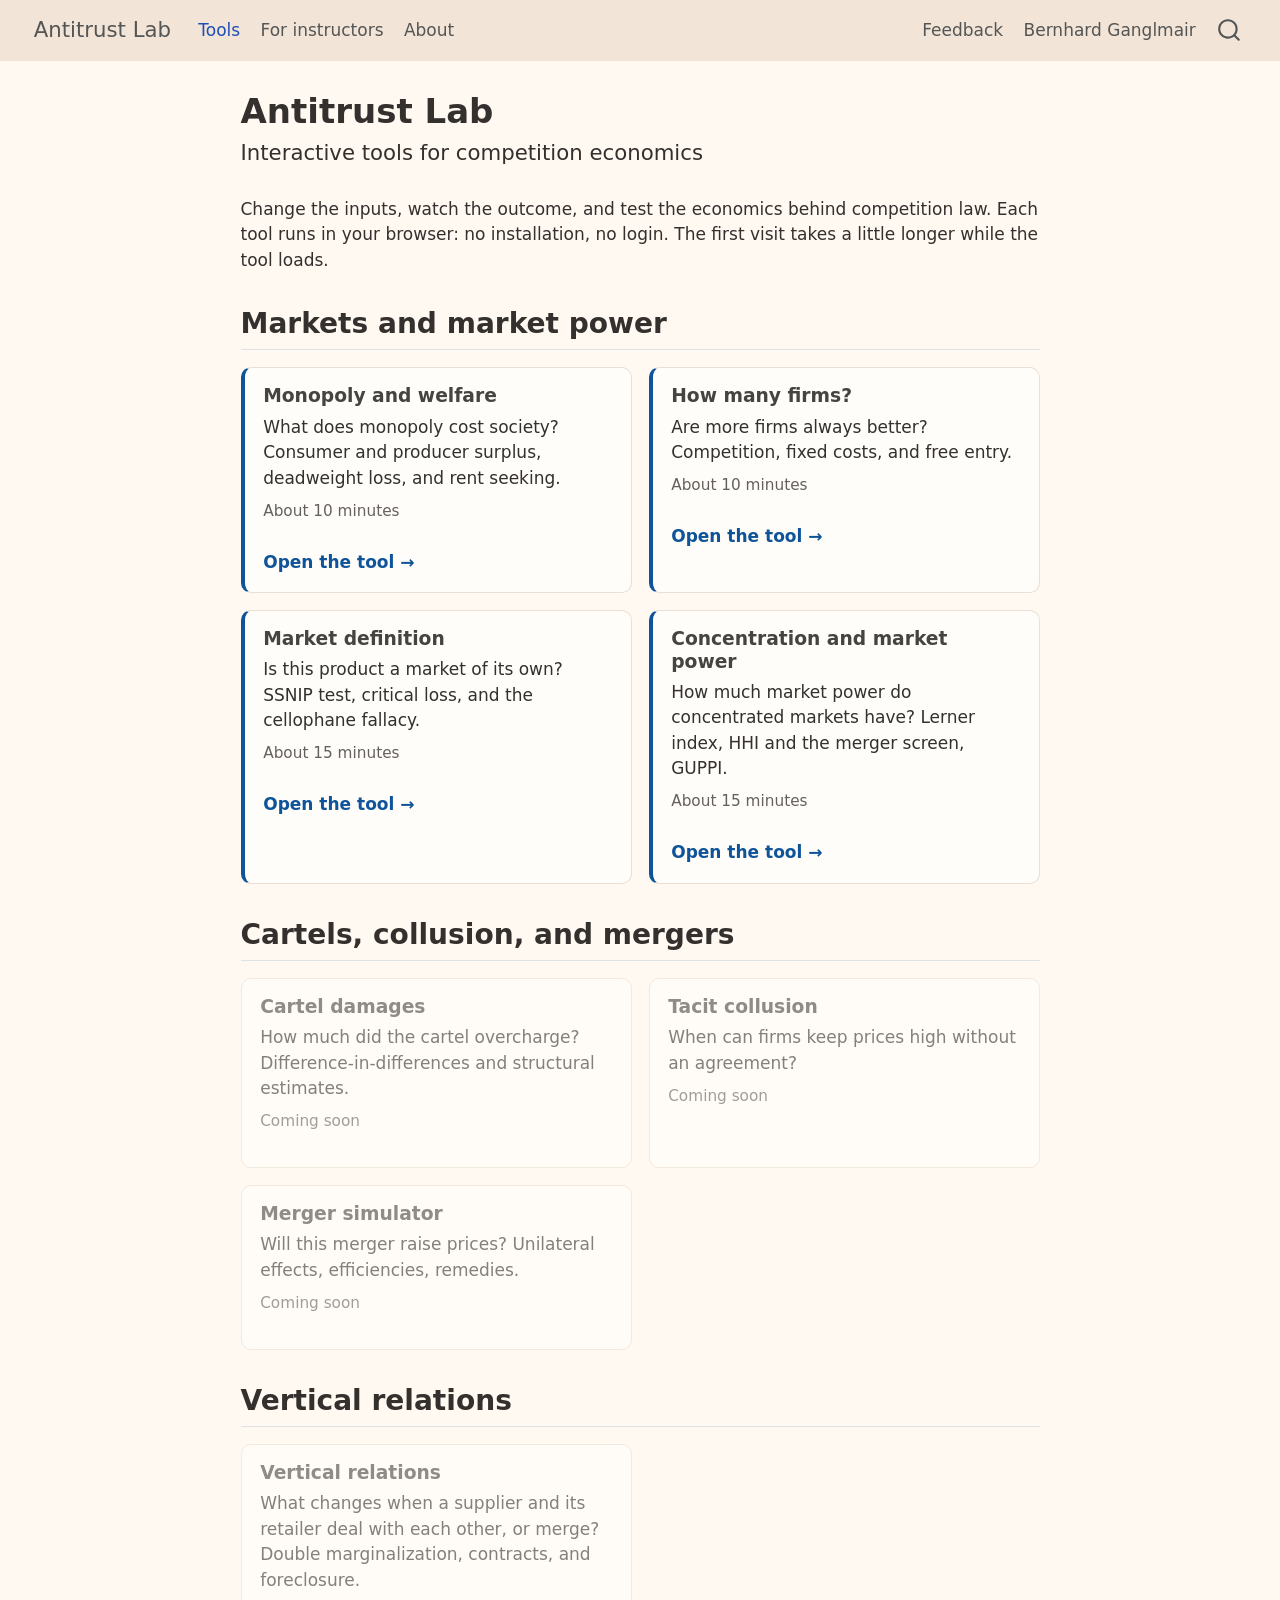
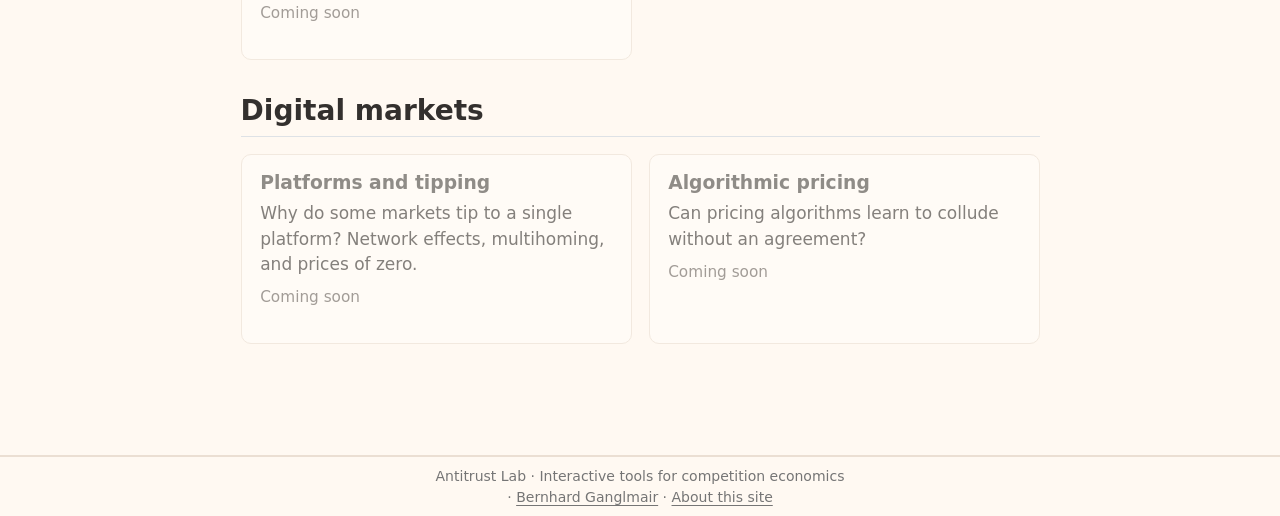
==== docs/index.html @ 46c9cdca "Antitrust Lab: site, four tools, About page Tools: Monopoly and welfare, How many firms?, Market def" ====
<!DOCTYPE html>
<html xmlns="http://www.w3.org/1999/xhtml" lang="en-US" xml:lang="en-US"><head>

<meta charset="utf-8">
<meta name="generator" content="quarto-1.8.25">

<meta name="viewport" content="width=device-width, initial-scale=1.0, user-scalable=yes">


<title>Antitrust Lab</title>
<style>
code{white-space: pre-wrap;}
span.smallcaps{font-variant: small-caps;}
div.columns{display: flex; gap: min(4vw, 1.5em);}
div.column{flex: auto; overflow-x: auto;}
div.hanging-indent{margin-left: 1.5em; text-indent: -1.5em;}
ul.task-list{list-style: none;}
ul.task-list li input[type="checkbox"] {
  width: 0.8em;
  margin: 0 0.8em 0.2em -1em; /* quarto-specific, see https://github.com/quarto-dev/quarto-cli/issues/4556 */ 
  vertical-align: middle;
}
</style>


<script src="site_libs/quarto-nav/quarto-nav.js"></script>
<script src="site_libs/quarto-nav/headroom.min.js"></script>
<script src="site_libs/clipboard/clipboard.min.js"></script>
<script src="site_libs/quarto-search/autocomplete.umd.js"></script>
<script src="site_libs/quarto-search/fuse.min.js"></script>
<script src="site_libs/quarto-search/quarto-search.js"></script>
<meta name="quarto:offset" content="./">
<script src="site_libs/quarto-html/quarto.js" type="module"></script>
<script src="site_libs/quarto-html/tabsets/tabsets.js" type="module"></script>
<script src="site_libs/quarto-html/axe/axe-check.js" type="module"></script>
<script src="site_libs/quarto-html/popper.min.js"></script>
<script src="site_libs/quarto-html/tippy.umd.min.js"></script>
<script src="site_libs/quarto-html/anchor.min.js"></script>
<link href="site_libs/quarto-html/tippy.css" rel="stylesheet">
<link href="site_libs/quarto-html/quarto-syntax-highlighting-7b89279ff1a6dce999919e0e67d4d9ec.css" rel="stylesheet" id="quarto-text-highlighting-styles">
<script src="site_libs/bootstrap/bootstrap.min.js"></script>
<link href="site_libs/bootstrap/bootstrap-icons.css" rel="stylesheet">
<link href="site_libs/bootstrap/bootstrap-cd8b28e6d29a27d750d9ad645a4403d6.min.css" rel="stylesheet" append-hash="true" id="quarto-bootstrap" data-mode="light">
<script id="quarto-search-options" type="application/json">{
  "location": "navbar",
  "copy-button": false,
  "collapse-after": 3,
  "panel-placement": "end",
  "type": "overlay",
  "limit": 50,
  "keyboard-shortcut": [
    "f",
    "/",
    "s"
  ],
  "show-item-context": false,
  "language": {
    "search-no-results-text": "No results",
    "search-matching-documents-text": "matching documents",
    "search-copy-link-title": "Copy link to search",
    "search-hide-matches-text": "Hide additional matches",
    "search-more-match-text": "more match in this document",
    "search-more-matches-text": "more matches in this document",
    "search-clear-button-title": "Clear",
    "search-text-placeholder": "",
    "search-detached-cancel-button-title": "Cancel",
    "search-submit-button-title": "Submit",
    "search-label": "Search"
  }
}</script>
<!-- Visit counter (GoatCounter): no cookies, no IP addresses stored. See about.qmd. -->
<script data-goatcounter="https://antitrust-lab.goatcounter.com/count" async="" src="https://gc.zgo.at/count.js"></script>


<link rel="stylesheet" href="styles.css">
</head>

<body class="nav-fixed fullcontent quarto-light">

<div id="quarto-search-results"></div>
  <header id="quarto-header" class="headroom fixed-top">
    <nav class="navbar navbar-expand-lg " data-bs-theme="dark">
      <div class="navbar-container container-fluid">
      <div class="navbar-brand-container mx-auto">
    <a href="./index.html" class="navbar-brand navbar-brand-logo">
    </a>
    <a class="navbar-brand" href="./index.html">
    <span class="navbar-title">Antitrust Lab</span>
    </a>
  </div>
            <div id="quarto-search" class="" title="Search"></div>
          <button class="navbar-toggler" type="button" data-bs-toggle="collapse" data-bs-target="#navbarCollapse" aria-controls="navbarCollapse" role="menu" aria-expanded="false" aria-label="Toggle navigation" onclick="if (window.quartoToggleHeadroom) { window.quartoToggleHeadroom(); }">
  <span class="navbar-toggler-icon"></span>
</button>
          <div class="collapse navbar-collapse" id="navbarCollapse">
            <ul class="navbar-nav navbar-nav-scroll me-auto">
  <li class="nav-item">
    <a class="nav-link active" href="./index.html" aria-current="page"> 
<span class="menu-text">Tools</span></a>
  </li>  
  <li class="nav-item">
    <a class="nav-link" href="./instructors.html"> 
<span class="menu-text">For instructors</span></a>
  </li>  
  <li class="nav-item">
    <a class="nav-link" href="./about.html"> 
<span class="menu-text">About</span></a>
  </li>  
</ul>
            <ul class="navbar-nav navbar-nav-scroll ms-auto">
  <li class="nav-item">
    <a class="nav-link" href="https://docs.google.com/forms/d/e/1FAIpQLSdvIhiTo6BXO_Byt6Qrma8wXMDMbbSGmEHWPUL70CylOBTwGg/viewform?usp=pp_url&amp;entry.439990338=General+/+Landing+page" target="_blank"> 
<span class="menu-text">Feedback</span></a>
  </li>  
  <li class="nav-item">
    <a class="nav-link" href="https://bganglmair.github.io"> 
<span class="menu-text">Bernhard Ganglmair</span></a>
  </li>  
</ul>
          </div> <!-- /navcollapse -->
            <div class="quarto-navbar-tools">
</div>
      </div> <!-- /container-fluid -->
    </nav>
</header>
<!-- content -->
<div id="quarto-content" class="quarto-container page-columns page-rows-contents page-layout-article page-navbar">
<!-- sidebar -->
<!-- margin-sidebar -->
    
<!-- main -->
<main class="content" id="quarto-document-content">

<header id="title-block-header" class="quarto-title-block default">
<div class="quarto-title">
<h1 class="title">Antitrust Lab</h1>
<p class="subtitle lead">Interactive tools for competition economics</p>
</div>



<div class="quarto-title-meta">

    
  
    
  </div>
  


</header>


<p>Change the inputs, watch the outcome, and test the economics behind competition law. Each tool runs in your browser: no installation, no login. The first visit takes a little longer while the tool loads.</p>
<section id="markets-and-market-power" class="level2 part">
<h2 class="anchored" data-anchor-id="markets-and-market-power">Markets and market power</h2>
</section>
<div class="tool-grid">
  <div class="tool-card live">
    <h3 class="anchored">Monopoly and welfare</h3>
    <p class="q">What does monopoly cost society? Consumer and producer surplus, deadweight loss, and rent seeking.</p>
    <p class="meta">About 10 minutes</p>
    <a class="go" href="welfare/">Open the tool →</a>
  </div>
  <div class="tool-card live">
    <h3 class="anchored">How many firms?</h3>
    <p class="q">Are more firms always better? Competition, fixed costs, and free entry.</p>
    <p class="meta">About 10 minutes</p>
    <a class="go" href="how-many-firms/">Open the tool →</a>
  </div>
  <div class="tool-card live">
    <h3 class="anchored">Market definition</h3>
    <p class="q">Is this product a market of its own? SSNIP test, critical loss, and the cellophane fallacy.</p>
    <p class="meta">About 15 minutes</p>
    <a class="go" href="market-definition/">Open the tool →</a>
  </div>
  <div class="tool-card live">
    <h3 class="anchored">Concentration and market power</h3>
    <p class="q">How much market power do concentrated markets have? Lerner index, HHI and the merger screen, GUPPI.</p>
    <p class="meta">About 15 minutes</p>
    <a class="go" href="concentration/">Open the tool →</a>
  </div>
</div>
<section id="cartels-collusion-and-mergers" class="level2 part">
<h2 class="anchored" data-anchor-id="cartels-collusion-and-mergers">Cartels, collusion, and mergers</h2>
</section>
<div class="tool-grid">
  <div class="tool-card soon">
    <h3 class="anchored">Cartel damages</h3>
    <p class="q">How much did the cartel overcharge? Difference-in-differences and structural estimates.</p>
    <p class="meta">Coming soon</p>
  </div>
  <div class="tool-card soon">
    <h3 class="anchored">Tacit collusion</h3>
    <p class="q">When can firms keep prices high without an agreement?</p>
    <p class="meta">Coming soon</p>
  </div>
  <div class="tool-card soon">
    <h3 class="anchored">Merger simulator</h3>
    <p class="q">Will this merger raise prices? Unilateral effects, efficiencies, remedies.</p>
    <p class="meta">Coming soon</p>
  </div>
</div>
<section id="vertical-relations" class="level2 part">
<h2 class="anchored" data-anchor-id="vertical-relations">Vertical relations</h2>
</section>
<div class="tool-grid">
  <div class="tool-card soon">
    <h3 class="anchored">Vertical relations</h3>
    <p class="q">What changes when a supplier and its retailer deal with each other, or merge? Double marginalization, contracts, and foreclosure.</p>
    <p class="meta">Coming soon</p>
  </div>
</div>
<section id="digital-markets" class="level2 part">
<h2 class="anchored" data-anchor-id="digital-markets">Digital markets</h2>
</section>
<div class="tool-grid">
  <div class="tool-card soon">
    <h3 class="anchored">Platforms and tipping</h3>
    <p class="q">Why do some markets tip to a single platform? Network effects, multihoming, and prices of zero.</p>
    <p class="meta">Coming soon</p>
  </div>
  <div class="tool-card soon">
    <h3 class="anchored">Algorithmic pricing</h3>
    <p class="q">Can pricing algorithms learn to collude without an agreement?</p>
    <p class="meta">Coming soon</p>
  </div>
</div>



</main> <!-- /main -->
<script id="quarto-html-after-body" type="application/javascript">
  window.document.addEventListener("DOMContentLoaded", function (event) {
    const icon = "";
    const anchorJS = new window.AnchorJS();
    anchorJS.options = {
      placement: 'right',
      icon: icon
    };
    anchorJS.add('.anchored');
    const isCodeAnnotation = (el) => {
      for (const clz of el.classList) {
        if (clz.startsWith('code-annotation-')) {                     
          return true;
        }
      }
      return false;
    }
    const onCopySuccess = function(e) {
      // button target
      const button = e.trigger;
      // don't keep focus
      button.blur();
      // flash "checked"
      button.classList.add('code-copy-button-checked');
      var currentTitle = button.getAttribute("title");
      button.setAttribute("title", "Copied!");
      let tooltip;
      if (window.bootstrap) {
        button.setAttribute("data-bs-toggle", "tooltip");
        button.setAttribute("data-bs-placement", "left");
        button.setAttribute("data-bs-title", "Copied!");
        tooltip = new bootstrap.Tooltip(button, 
          { trigger: "manual", 
            customClass: "code-copy-button-tooltip",
            offset: [0, -8]});
        tooltip.show();    
      }
      setTimeout(function() {
        if (tooltip) {
          tooltip.hide();
          button.removeAttribute("data-bs-title");
          button.removeAttribute("data-bs-toggle");
          button.removeAttribute("data-bs-placement");
        }
        button.setAttribute("title", currentTitle);
        button.classList.remove('code-copy-button-checked');
      }, 1000);
      // clear code selection
      e.clearSelection();
    }
    const getTextToCopy = function(trigger) {
      const outerScaffold = trigger.parentElement.cloneNode(true);
      const codeEl = outerScaffold.querySelector('code');
      for (const childEl of codeEl.children) {
        if (isCodeAnnotation(childEl)) {
          childEl.remove();
        }
      }
      return codeEl.innerText;
    }
    const clipboard = new window.ClipboardJS('.code-copy-button:not([data-in-quarto-modal])', {
      text: getTextToCopy
    });
    clipboard.on('success', onCopySuccess);
    if (window.document.getElementById('quarto-embedded-source-code-modal')) {
      const clipboardModal = new window.ClipboardJS('.code-copy-button[data-in-quarto-modal]', {
        text: getTextToCopy,
        container: window.document.getElementById('quarto-embedded-source-code-modal')
      });
      clipboardModal.on('success', onCopySuccess);
    }
      var localhostRegex = new RegExp(/^(?:http|https):\/\/localhost\:?[0-9]*\//);
      var mailtoRegex = new RegExp(/^mailto:/);
        var filterRegex = new RegExp("https:\/\/bganglmair\.github\.io\/antitrust-lab\/");
      var isInternal = (href) => {
          return filterRegex.test(href) || localhostRegex.test(href) || mailtoRegex.test(href);
      }
      // Inspect non-navigation links and adorn them if external
     var links = window.document.querySelectorAll('a[href]:not(.nav-link):not(.navbar-brand):not(.toc-action):not(.sidebar-link):not(.sidebar-item-toggle):not(.pagination-link):not(.no-external):not([aria-hidden]):not(.dropdown-item):not(.quarto-navigation-tool):not(.about-link)');
      for (var i=0; i<links.length; i++) {
        const link = links[i];
        if (!isInternal(link.href)) {
          // undo the damage that might have been done by quarto-nav.js in the case of
          // links that we want to consider external
          if (link.dataset.originalHref !== undefined) {
            link.href = link.dataset.originalHref;
          }
        }
      }
    function tippyHover(el, contentFn, onTriggerFn, onUntriggerFn) {
      const config = {
        allowHTML: true,
        maxWidth: 500,
        delay: 100,
        arrow: false,
        appendTo: function(el) {
            return el.parentElement;
        },
        interactive: true,
        interactiveBorder: 10,
        theme: 'quarto',
        placement: 'bottom-start',
      };
      if (contentFn) {
        config.content = contentFn;
      }
      if (onTriggerFn) {
        config.onTrigger = onTriggerFn;
      }
      if (onUntriggerFn) {
        config.onUntrigger = onUntriggerFn;
      }
      window.tippy(el, config); 
    }
    const noterefs = window.document.querySelectorAll('a[role="doc-noteref"]');
    for (var i=0; i<noterefs.length; i++) {
      const ref = noterefs[i];
      tippyHover(ref, function() {
        // use id or data attribute instead here
        let href = ref.getAttribute('data-footnote-href') || ref.getAttribute('href');
        try { href = new URL(href).hash; } catch {}
        const id = href.replace(/^#\/?/, "");
        const note = window.document.getElementById(id);
        if (note) {
          return note.innerHTML;
        } else {
          return "";
        }
      });
    }
    const xrefs = window.document.querySelectorAll('a.quarto-xref');
    const processXRef = (id, note) => {
      // Strip column container classes
      const stripColumnClz = (el) => {
        el.classList.remove("page-full", "page-columns");
        if (el.children) {
          for (const child of el.children) {
            stripColumnClz(child);
          }
        }
      }
      stripColumnClz(note)
      if (id === null || id.startsWith('sec-')) {
        // Special case sections, only their first couple elements
        const container = document.createElement("div");
        if (note.children && note.children.length > 2) {
          container.appendChild(note.children[0].cloneNode(true));
          for (let i = 1; i < note.children.length; i++) {
            const child = note.children[i];
            if (child.tagName === "P" && child.innerText === "") {
              continue;
            } else {
              container.appendChild(child.cloneNode(true));
              break;
            }
          }
          if (window.Quarto?.typesetMath) {
            window.Quarto.typesetMath(container);
          }
          return container.innerHTML
        } else {
          if (window.Quarto?.typesetMath) {
            window.Quarto.typesetMath(note);
          }
          return note.innerHTML;
        }
      } else {
        // Remove any anchor links if they are present
        const anchorLink = note.querySelector('a.anchorjs-link');
        if (anchorLink) {
          anchorLink.remove();
        }
        if (window.Quarto?.typesetMath) {
          window.Quarto.typesetMath(note);
        }
        if (note.classList.contains("callout")) {
          return note.outerHTML;
        } else {
          return note.innerHTML;
        }
      }
    }
    for (var i=0; i<xrefs.length; i++) {
      const xref = xrefs[i];
      tippyHover(xref, undefined, function(instance) {
        instance.disable();
        let url = xref.getAttribute('href');
        let hash = undefined; 
        if (url.startsWith('#')) {
          hash = url;
        } else {
          try { hash = new URL(url).hash; } catch {}
        }
        if (hash) {
          const id = hash.replace(/^#\/?/, "");
          const note = window.document.getElementById(id);
          if (note !== null) {
            try {
              const html = processXRef(id, note.cloneNode(true));
              instance.setContent(html);
            } finally {
              instance.enable();
              instance.show();
            }
          } else {
            // See if we can fetch this
            fetch(url.split('#')[0])
            .then(res => res.text())
            .then(html => {
              const parser = new DOMParser();
              const htmlDoc = parser.parseFromString(html, "text/html");
              const note = htmlDoc.getElementById(id);
              if (note !== null) {
                const html = processXRef(id, note);
                instance.setContent(html);
              } 
            }).finally(() => {
              instance.enable();
              instance.show();
            });
          }
        } else {
          // See if we can fetch a full url (with no hash to target)
          // This is a special case and we should probably do some content thinning / targeting
          fetch(url)
          .then(res => res.text())
          .then(html => {
            const parser = new DOMParser();
            const htmlDoc = parser.parseFromString(html, "text/html");
            const note = htmlDoc.querySelector('main.content');
            if (note !== null) {
              // This should only happen for chapter cross references
              // (since there is no id in the URL)
              // remove the first header
              if (note.children.length > 0 && note.children[0].tagName === "HEADER") {
                note.children[0].remove();
              }
              const html = processXRef(null, note);
              instance.setContent(html);
            } 
          }).finally(() => {
            instance.enable();
            instance.show();
          });
        }
      }, function(instance) {
      });
    }
        let selectedAnnoteEl;
        const selectorForAnnotation = ( cell, annotation) => {
          let cellAttr = 'data-code-cell="' + cell + '"';
          let lineAttr = 'data-code-annotation="' +  annotation + '"';
          const selector = 'span[' + cellAttr + '][' + lineAttr + ']';
          return selector;
        }
        const selectCodeLines = (annoteEl) => {
          const doc = window.document;
          const targetCell = annoteEl.getAttribute("data-target-cell");
          const targetAnnotation = annoteEl.getAttribute("data-target-annotation");
          const annoteSpan = window.document.querySelector(selectorForAnnotation(targetCell, targetAnnotation));
          const lines = annoteSpan.getAttribute("data-code-lines").split(",");
          const lineIds = lines.map((line) => {
            return targetCell + "-" + line;
          })
          let top = null;
          let height = null;
          let parent = null;
          if (lineIds.length > 0) {
              //compute the position of the single el (top and bottom and make a div)
              const el = window.document.getElementById(lineIds[0]);
              top = el.offsetTop;
              height = el.offsetHeight;
              parent = el.parentElement.parentElement;
            if (lineIds.length > 1) {
              const lastEl = window.document.getElementById(lineIds[lineIds.length - 1]);
              const bottom = lastEl.offsetTop + lastEl.offsetHeight;
              height = bottom - top;
            }
            if (top !== null && height !== null && parent !== null) {
              // cook up a div (if necessary) and position it 
              let div = window.document.getElementById("code-annotation-line-highlight");
              if (div === null) {
                div = window.document.createElement("div");
                div.setAttribute("id", "code-annotation-line-highlight");
                div.style.position = 'absolute';
                parent.appendChild(div);
              }
              div.style.top = top - 2 + "px";
              div.style.height = height + 4 + "px";
              div.style.left = 0;
              let gutterDiv = window.document.getElementById("code-annotation-line-highlight-gutter");
              if (gutterDiv === null) {
                gutterDiv = window.document.createElement("div");
                gutterDiv.setAttribute("id", "code-annotation-line-highlight-gutter");
                gutterDiv.style.position = 'absolute';
                const codeCell = window.document.getElementById(targetCell);
                const gutter = codeCell.querySelector('.code-annotation-gutter');
                gutter.appendChild(gutterDiv);
              }
              gutterDiv.style.top = top - 2 + "px";
              gutterDiv.style.height = height + 4 + "px";
            }
            selectedAnnoteEl = annoteEl;
          }
        };
        const unselectCodeLines = () => {
          const elementsIds = ["code-annotation-line-highlight", "code-annotation-line-highlight-gutter"];
          elementsIds.forEach((elId) => {
            const div = window.document.getElementById(elId);
            if (div) {
              div.remove();
            }
          });
          selectedAnnoteEl = undefined;
        };
          // Handle positioning of the toggle
      window.addEventListener(
        "resize",
        throttle(() => {
          elRect = undefined;
          if (selectedAnnoteEl) {
            selectCodeLines(selectedAnnoteEl);
          }
        }, 10)
      );
      function throttle(fn, ms) {
      let throttle = false;
      let timer;
        return (...args) => {
          if(!throttle) { // first call gets through
              fn.apply(this, args);
              throttle = true;
          } else { // all the others get throttled
              if(timer) clearTimeout(timer); // cancel #2
              timer = setTimeout(() => {
                fn.apply(this, args);
                timer = throttle = false;
              }, ms);
          }
        };
      }
        // Attach click handler to the DT
        const annoteDls = window.document.querySelectorAll('dt[data-target-cell]');
        for (const annoteDlNode of annoteDls) {
          annoteDlNode.addEventListener('click', (event) => {
            const clickedEl = event.target;
            if (clickedEl !== selectedAnnoteEl) {
              unselectCodeLines();
              const activeEl = window.document.querySelector('dt[data-target-cell].code-annotation-active');
              if (activeEl) {
                activeEl.classList.remove('code-annotation-active');
              }
              selectCodeLines(clickedEl);
              clickedEl.classList.add('code-annotation-active');
            } else {
              // Unselect the line
              unselectCodeLines();
              clickedEl.classList.remove('code-annotation-active');
            }
          });
        }
    const findCites = (el) => {
      const parentEl = el.parentElement;
      if (parentEl) {
        const cites = parentEl.dataset.cites;
        if (cites) {
          return {
            el,
            cites: cites.split(' ')
          };
        } else {
          return findCites(el.parentElement)
        }
      } else {
        return undefined;
      }
    };
    var bibliorefs = window.document.querySelectorAll('a[role="doc-biblioref"]');
    for (var i=0; i<bibliorefs.length; i++) {
      const ref = bibliorefs[i];
      const citeInfo = findCites(ref);
      if (citeInfo) {
        tippyHover(citeInfo.el, function() {
          var popup = window.document.createElement('div');
          citeInfo.cites.forEach(function(cite) {
            var citeDiv = window.document.createElement('div');
            citeDiv.classList.add('hanging-indent');
            citeDiv.classList.add('csl-entry');
            var biblioDiv = window.document.getElementById('ref-' + cite);
            if (biblioDiv) {
              citeDiv.innerHTML = biblioDiv.innerHTML;
            }
            popup.appendChild(citeDiv);
          });
          return popup.innerHTML;
        });
      }
    }
  });
  </script>
</div> <!-- /content -->
<footer class="footer">
  <div class="nav-footer">
    <div class="nav-footer-left">
      &nbsp;
    </div>   
    <div class="nav-footer-center">
<p>Antitrust Lab · Interactive tools for competition economics · <a href="https://bganglmair.github.io">Bernhard Ganglmair</a> · <a href="./about.html">About this site</a></p>
</div>
    <div class="nav-footer-right">
      &nbsp;
    </div>
  </div>
</footer>




</body></html>
---- docs/site_libs/quarto-html/tippy.css ----
.tippy-box[data-animation=fade][data-state=hidden]{opacity:0}[data-tippy-root]{max-width:calc(100vw - 10px)}.tippy-box{position:relative;background-color:#333;color:#fff;border-radius:4px;font-size:14px;line-height:1.4;white-space:normal;outline:0;transition-property:transform,visibility,opacity}.tippy-box[data-placement^=top]>.tippy-arrow{bottom:0}.tippy-box[data-placement^=top]>.tippy-arrow:before{bottom:-7px;left:0;border-width:8px 8px 0;border-top-color:initial;transform-origin:center top}.tippy-box[data-placement^=bottom]>.tippy-arrow{top:0}.tippy-box[data-placement^=bottom]>.tippy-arrow:before{top:-7px;left:0;border-width:0 8px 8px;border-bottom-color:initial;transform-origin:center bottom}.tippy-box[data-placement^=left]>.tippy-arrow{right:0}.tippy-box[data-placement^=left]>.tippy-arrow:before{border-width:8px 0 8px 8px;border-left-color:initial;right:-7px;transform-origin:center left}.tippy-box[data-placement^=right]>.tippy-arrow{left:0}.tippy-box[data-placement^=right]>.tippy-arrow:before{left:-7px;border-width:8px 8px 8px 0;border-right-color:initial;transform-origin:center right}.tippy-box[data-inertia][data-state=visible]{transition-timing-function:cubic-bezier(.54,1.5,.38,1.11)}.tippy-arrow{width:16px;height:16px;color:#333}.tippy-arrow:before{content:"";position:absolute;border-color:transparent;border-style:solid}.tippy-content{position:relative;padding:5px 9px;z-index:1}
---- docs/site_libs/quarto-html/quarto-syntax-highlighting-7b89279ff1a6dce999919e0e67d4d9ec.css ----
/* quarto syntax highlight colors */
:root {
  --quarto-hl-ot-color: #003B4F;
  --quarto-hl-at-color: #657422;
  --quarto-hl-ss-color: #20794D;
  --quarto-hl-an-color: #5E5E5E;
  --quarto-hl-fu-color: #4758AB;
  --quarto-hl-st-color: #20794D;
  --quarto-hl-cf-color: #003B4F;
  --quarto-hl-op-color: #5E5E5E;
  --quarto-hl-er-color: #AD0000;
  --quarto-hl-bn-color: #AD0000;
  --quarto-hl-al-color: #AD0000;
  --quarto-hl-va-color: #111111;
  --quarto-hl-bu-color: inherit;
  --quarto-hl-ex-color: inherit;
  --quarto-hl-pp-color: #AD0000;
  --quarto-hl-in-color: #5E5E5E;
  --quarto-hl-vs-color: #20794D;
  --quarto-hl-wa-color: #5E5E5E;
  --quarto-hl-do-color: #5E5E5E;
  --quarto-hl-im-color: #00769E;
  --quarto-hl-ch-color: #20794D;
  --quarto-hl-dt-color: #AD0000;
  --quarto-hl-fl-color: #AD0000;
  --quarto-hl-co-color: #5E5E5E;
  --quarto-hl-cv-color: #5E5E5E;
  --quarto-hl-cn-color: #8f5902;
  --quarto-hl-sc-color: #5E5E5E;
  --quarto-hl-dv-color: #AD0000;
  --quarto-hl-kw-color: #003B4F;
}

/* other quarto variables */
:root {
  --quarto-font-monospace: SFMono-Regular, Menlo, Monaco, Consolas, "Liberation Mono", "Courier New", monospace;
}

/* syntax highlight based on Pandoc's rules */
pre > code.sourceCode > span {
  color: #003B4F;
}

code.sourceCode > span {
  color: #003B4F;
}

div.sourceCode,
div.sourceCode pre.sourceCode {
  color: #003B4F;
}

/* Normal */
code span {
  color: #003B4F;
}

/* Alert */
code span.al {
  color: #AD0000;
  font-style: inherit;
}

/* Annotation */
code span.an {
  color: #5E5E5E;
  font-style: inherit;
}

/* Attribute */
code span.at {
  color: #657422;
  font-style: inherit;
}

/* BaseN */
code span.bn {
  color: #AD0000;
  font-style: inherit;
}

/* BuiltIn */
code span.bu {
  font-style: inherit;
}

/* ControlFlow */
code span.cf {
  color: #003B4F;
  font-weight: bold;
  font-style: inherit;
}

/* Char */
code span.ch {
  color: #20794D;
  font-style: inherit;
}

/* Constant */
code span.cn {
  color: #8f5902;
  font-style: inherit;
}

/* Comment */
code span.co {
  color: #5E5E5E;
  font-style: inherit;
}

/* CommentVar */
code span.cv {
  color: #5E5E5E;
  font-style: italic;
}

/* Documentation */
code span.do {
  color: #5E5E5E;
  font-style: italic;
}

/* DataType */
code span.dt {
  color: #AD0000;
  font-style: inherit;
}

/* DecVal */
code span.dv {
  color: #AD0000;
  font-style: inherit;
}

/* Error */
code span.er {
  color: #AD0000;
  font-style: inherit;
}

/* Extension */
code span.ex {
  font-style: inherit;
}

/* Float */
code span.fl {
  color: #AD0000;
  font-style: inherit;
}

/* Function */
code span.fu {
  color: #4758AB;
  font-style: inherit;
}

/* Import */
code span.im {
  color: #00769E;
  font-style: inherit;
}

/* Information */
code span.in {
  color: #5E5E5E;
  font-style: inherit;
}

/* Keyword */
code span.kw {
  color: #003B4F;
  font-weight: bold;
  font-style: inherit;
}

/* Operator */
code span.op {
  color: #5E5E5E;
  font-style: inherit;
}

/* Other */
code span.ot {
  color: #003B4F;
  font-style: inherit;
}

/* Preprocessor */
code span.pp {
  color: #AD0000;
  font-style: inherit;
}

/* SpecialChar */
code span.sc {
  color: #5E5E5E;
  font-style: inherit;
}

/* SpecialString */
code span.ss {
  color: #20794D;
  font-style: inherit;
}

/* String */
code span.st {
  color: #20794D;
  font-style: inherit;
}

/* Variable */
code span.va {
  color: #111111;
  font-style: inherit;
}

/* VerbatimString */
code span.vs {
  color: #20794D;
  font-style: inherit;
}

/* Warning */
code span.wa {
  color: #5E5E5E;
  font-style: italic;
}

.prevent-inlining {
  content: "</";
}

/*# sourceMappingURL=3944bc705cfaf4c80e56f77c5205168a.css.map */
---- docs/styles.css ----
:root { --lab-blue: #0072B2; --lab-muted: #6b7280; }
.tool-grid { display: grid; grid-template-columns: repeat(auto-fill, minmax(260px, 1fr)); gap: 1rem; margin: 1rem 0 2rem 0; }
.tool-card { border: 1px solid #e5e7eb; border-radius: 10px; padding: 1rem 1.1rem; background: #fff; }
.tool-card h3 { font-size: 1.1rem; margin: 0 0 .4rem 0; }
.tool-card .q { margin: 0 0 .5rem 0; }
.tool-card .meta { color: var(--lab-muted); font-size: .9rem; }
.tool-card.live { border-left: 4px solid var(--lab-blue); }
.tool-card.soon { opacity: .6; }
.tool-card a.go { display: inline-block; margin-top: .6rem; font-weight: 600; text-decoration: none; }
.part { margin-top: 1.6rem; }

/* Editorial scheme */
body { background-color: #FFF9F2; color: #33302E; }
.navbar { background-color: #F2E5D7 !important; }
a { color: #0F5499; }
.tool-card { background: #FFFDF9; border-color: #EBDFD3; }
.tool-card.live { border-left-color: #0F5499; }
:root { --lab-blue: #0F5499; --lab-muted: #66605C; }
.nav-footer, footer.footer { background-color: #FFF9F2 !important; border-top: 1px solid #EBDFD3; }
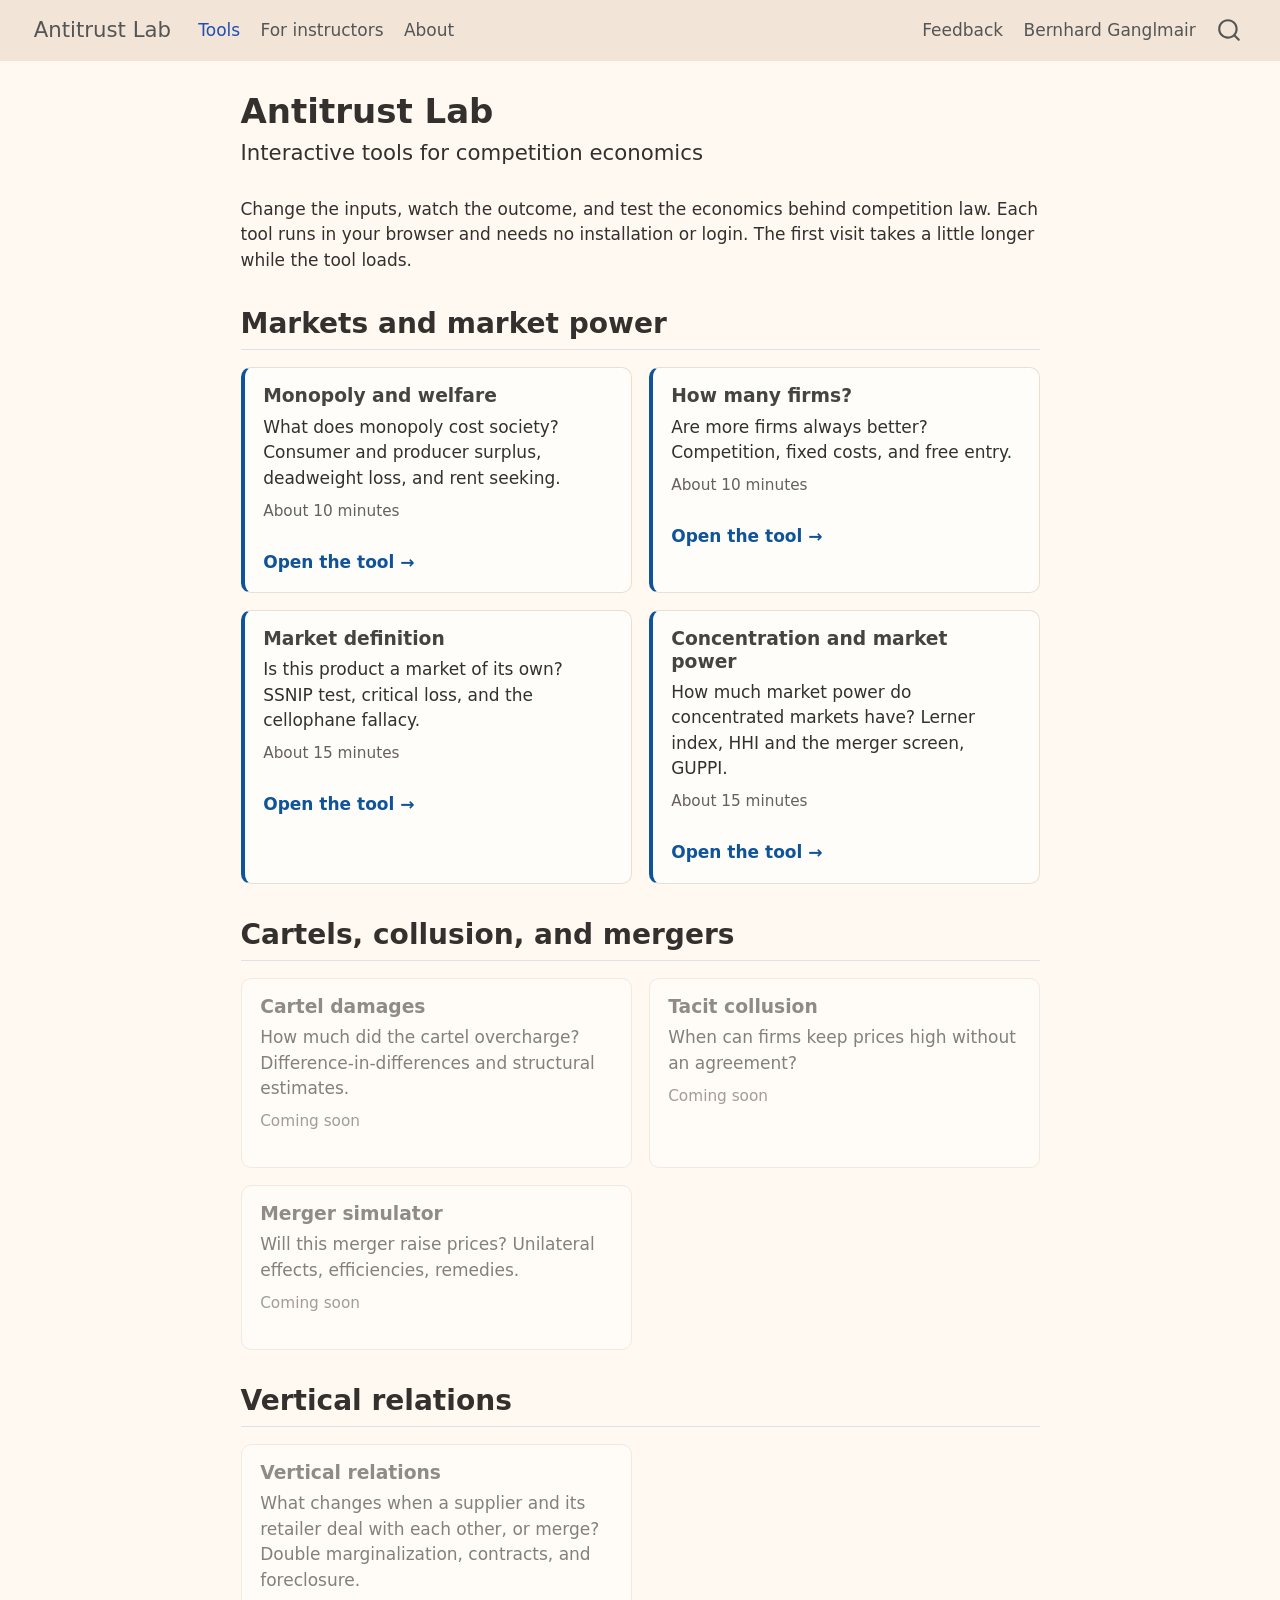
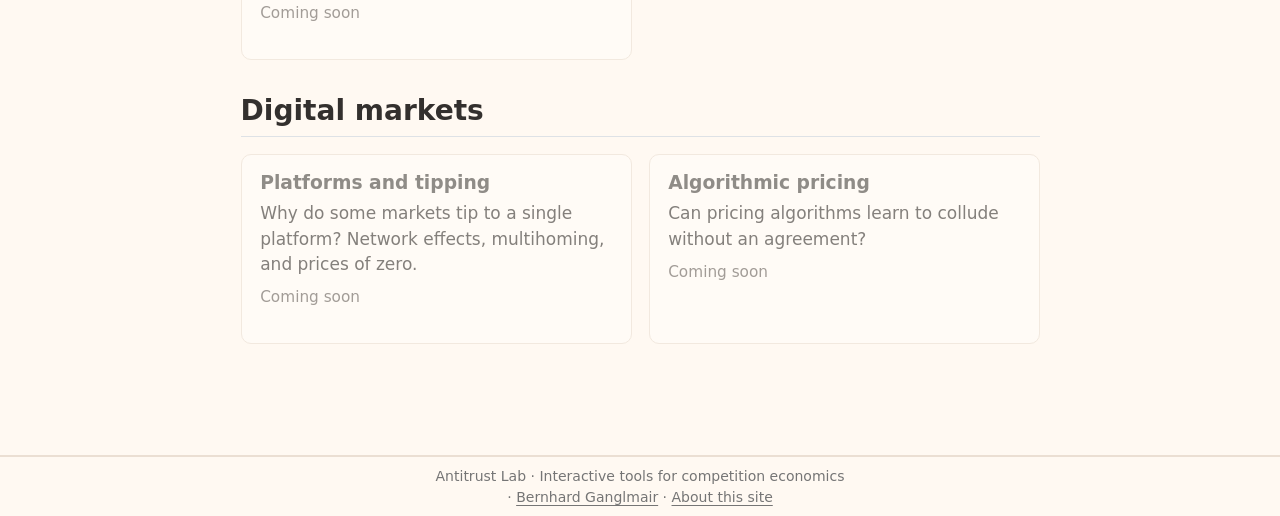
==== commit bc1a5b90: "Revise all four tools after review - Market definition 1.4: aggregate diversion ratio, SSNIP steps w" ====
--- a/docs/index.html
+++ b/docs/index.html
@@ -151,7 +151,7 @@
 </header>
 
 
-<p>Change the inputs, watch the outcome, and test the economics behind competition law. Each tool runs in your browser: no installation, no login. The first visit takes a little longer while the tool loads.</p>
+<p>Change the inputs, watch the outcome, and test the economics behind competition law. Each tool runs in your browser and needs no installation or login. The first visit takes a little longer while the tool loads.</p>
 <section id="markets-and-market-power" class="level2 part">
 <h2 class="anchored" data-anchor-id="markets-and-market-power">Markets and market power</h2>
 </section>
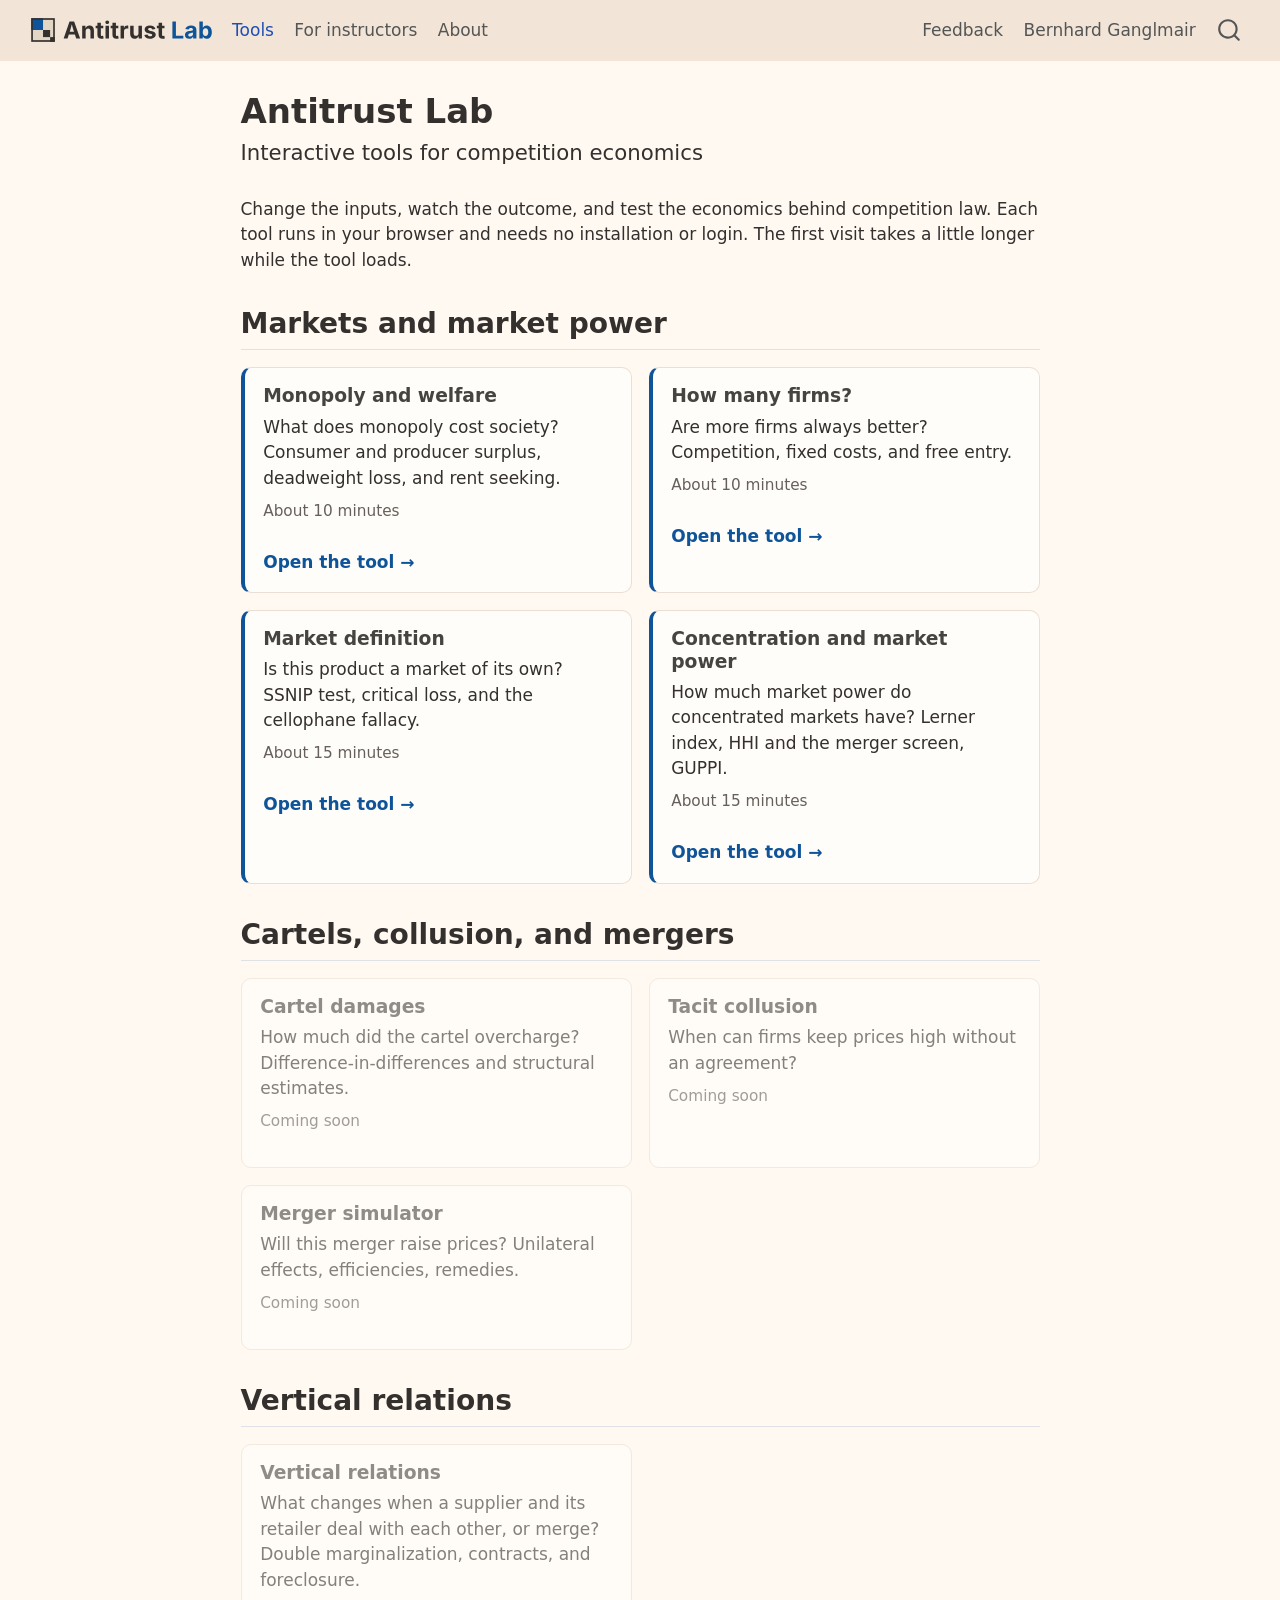
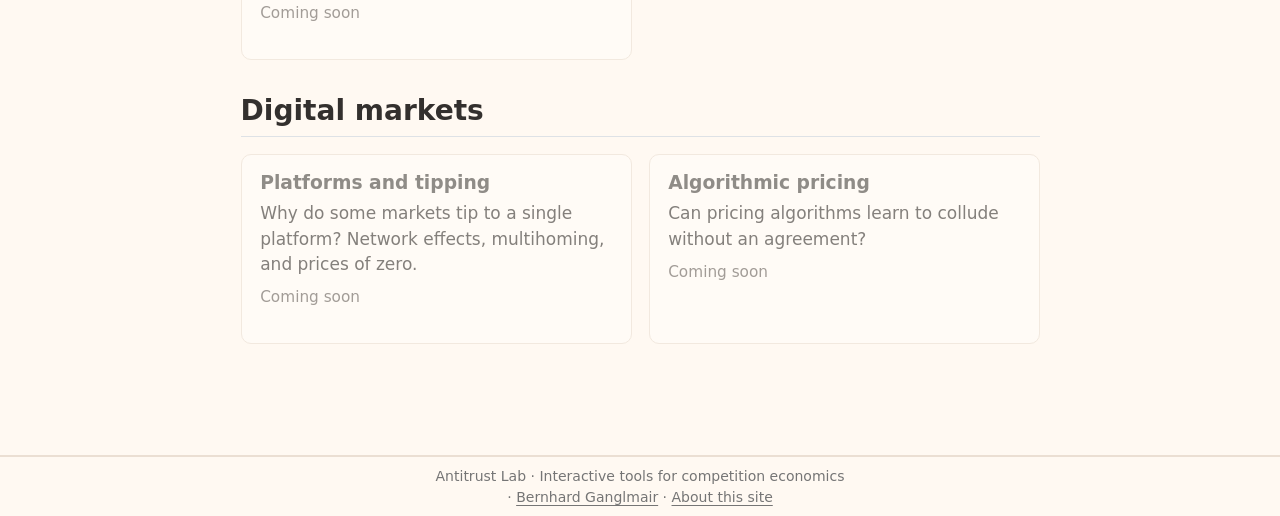
==== commit 0db80056: "Add logo and browser-tab title - Logo in the navigation bar of the site and of all four tools - Squa" ====
--- a/docs/index.html
+++ b/docs/index.html
@@ -30,6 +30,7 @@
 <script src="site_libs/quarto-search/fuse.min.js"></script>
 <script src="site_libs/quarto-search/quarto-search.js"></script>
 <meta name="quarto:offset" content="./">
+<link href="./images/favicon.svg" rel="icon" type="image/svg+xml">
 <script src="site_libs/quarto-html/quarto.js" type="module"></script>
 <script src="site_libs/quarto-html/tabsets/tabsets.js" type="module"></script>
 <script src="site_libs/quarto-html/axe/axe-check.js" type="module"></script>
@@ -83,9 +84,8 @@
       <div class="navbar-container container-fluid">
       <div class="navbar-brand-container mx-auto">
     <a href="./index.html" class="navbar-brand navbar-brand-logo">
-    </a>
-    <a class="navbar-brand" href="./index.html">
-    <span class="navbar-title">Antitrust Lab</span>
+    <img src="./images/antitrust-lab-logo.svg" alt="Antitrust Lab" class="navbar-logo light-content">
+    <img src="./images/antitrust-lab-logo.svg" alt="Antitrust Lab" class="navbar-logo dark-content">
     </a>
   </div>
             <div id="quarto-search" class="" title="Search"></div>
--- a/docs/styles.css
+++ b/docs/styles.css
@@ -17,3 +17,6 @@
 .tool-card.live { border-left-color: #0F5499; }
 :root { --lab-blue: #0F5499; --lab-muted: #66605C; }
 .nav-footer, footer.footer { background-color: #FFF9F2 !important; border-top: 1px solid #EBDFD3; }
+
+/* Logo in the navigation bar */
+.navbar-logo { max-height: 26px; }
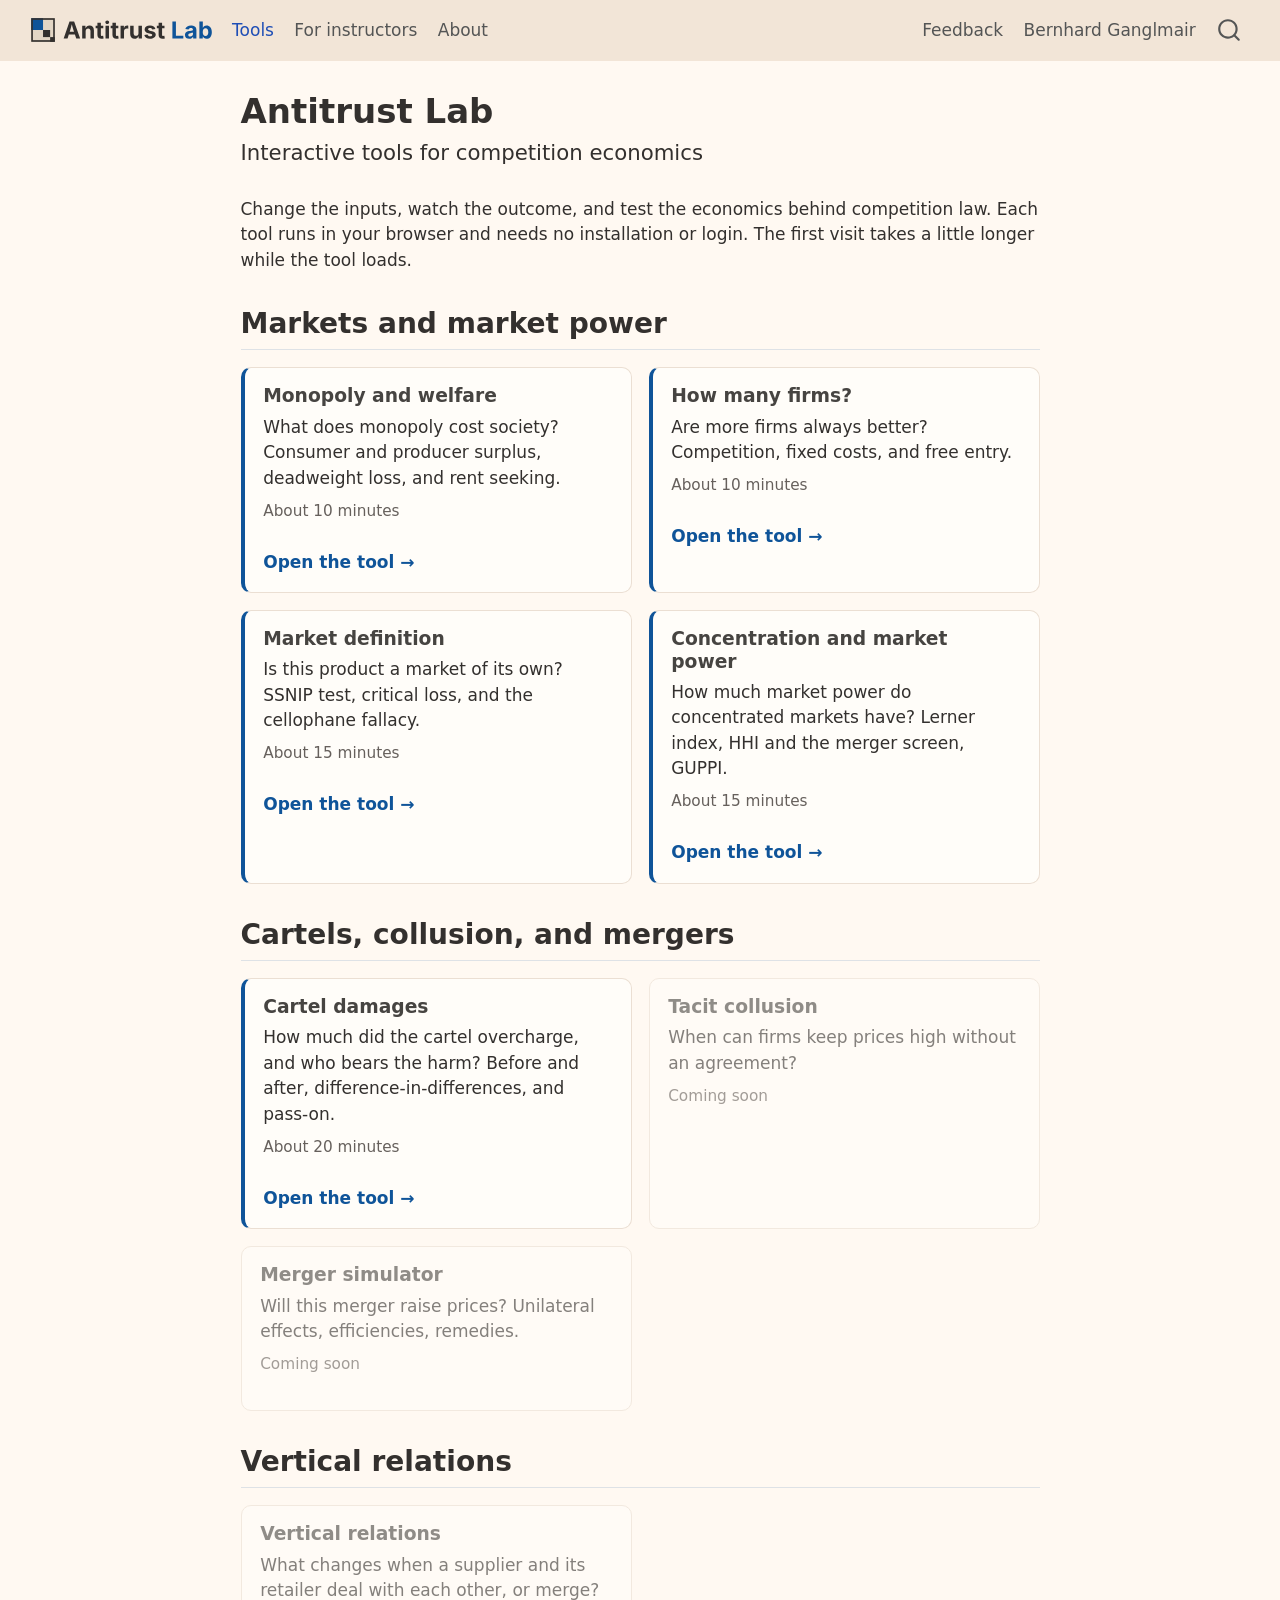
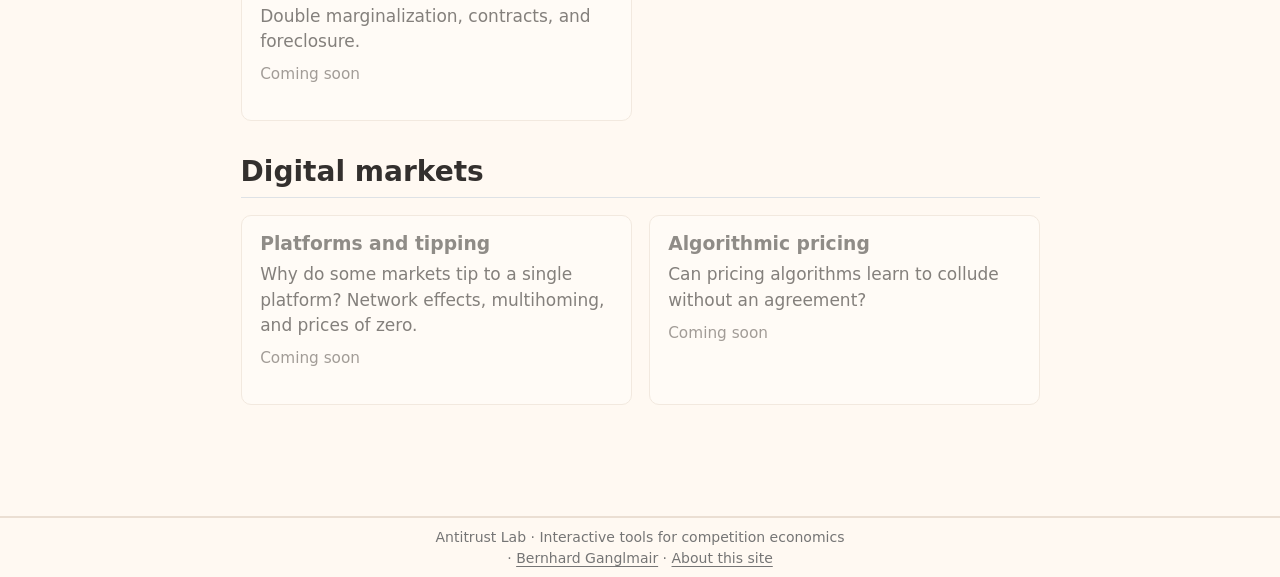
==== commit 3a99b389: "Add cartel damages tool; quote EU "safe harbor" in concentration tool" ====
--- a/docs/index.html
+++ b/docs/index.html
@@ -185,10 +185,11 @@
 <h2 class="anchored" data-anchor-id="cartels-collusion-and-mergers">Cartels, collusion, and mergers</h2>
 </section>
 <div class="tool-grid">
-  <div class="tool-card soon">
+  <div class="tool-card live">
     <h3 class="anchored">Cartel damages</h3>
-    <p class="q">How much did the cartel overcharge? Difference-in-differences and structural estimates.</p>
-    <p class="meta">Coming soon</p>
+    <p class="q">How much did the cartel overcharge, and who bears the harm? Before and after, difference-in-differences, and pass-on.</p>
+    <p class="meta">About 20 minutes</p>
+    <a class="go" href="cartel-damages/">Open the tool →</a>
   </div>
   <div class="tool-card soon">
     <h3 class="anchored">Tacit collusion</h3>
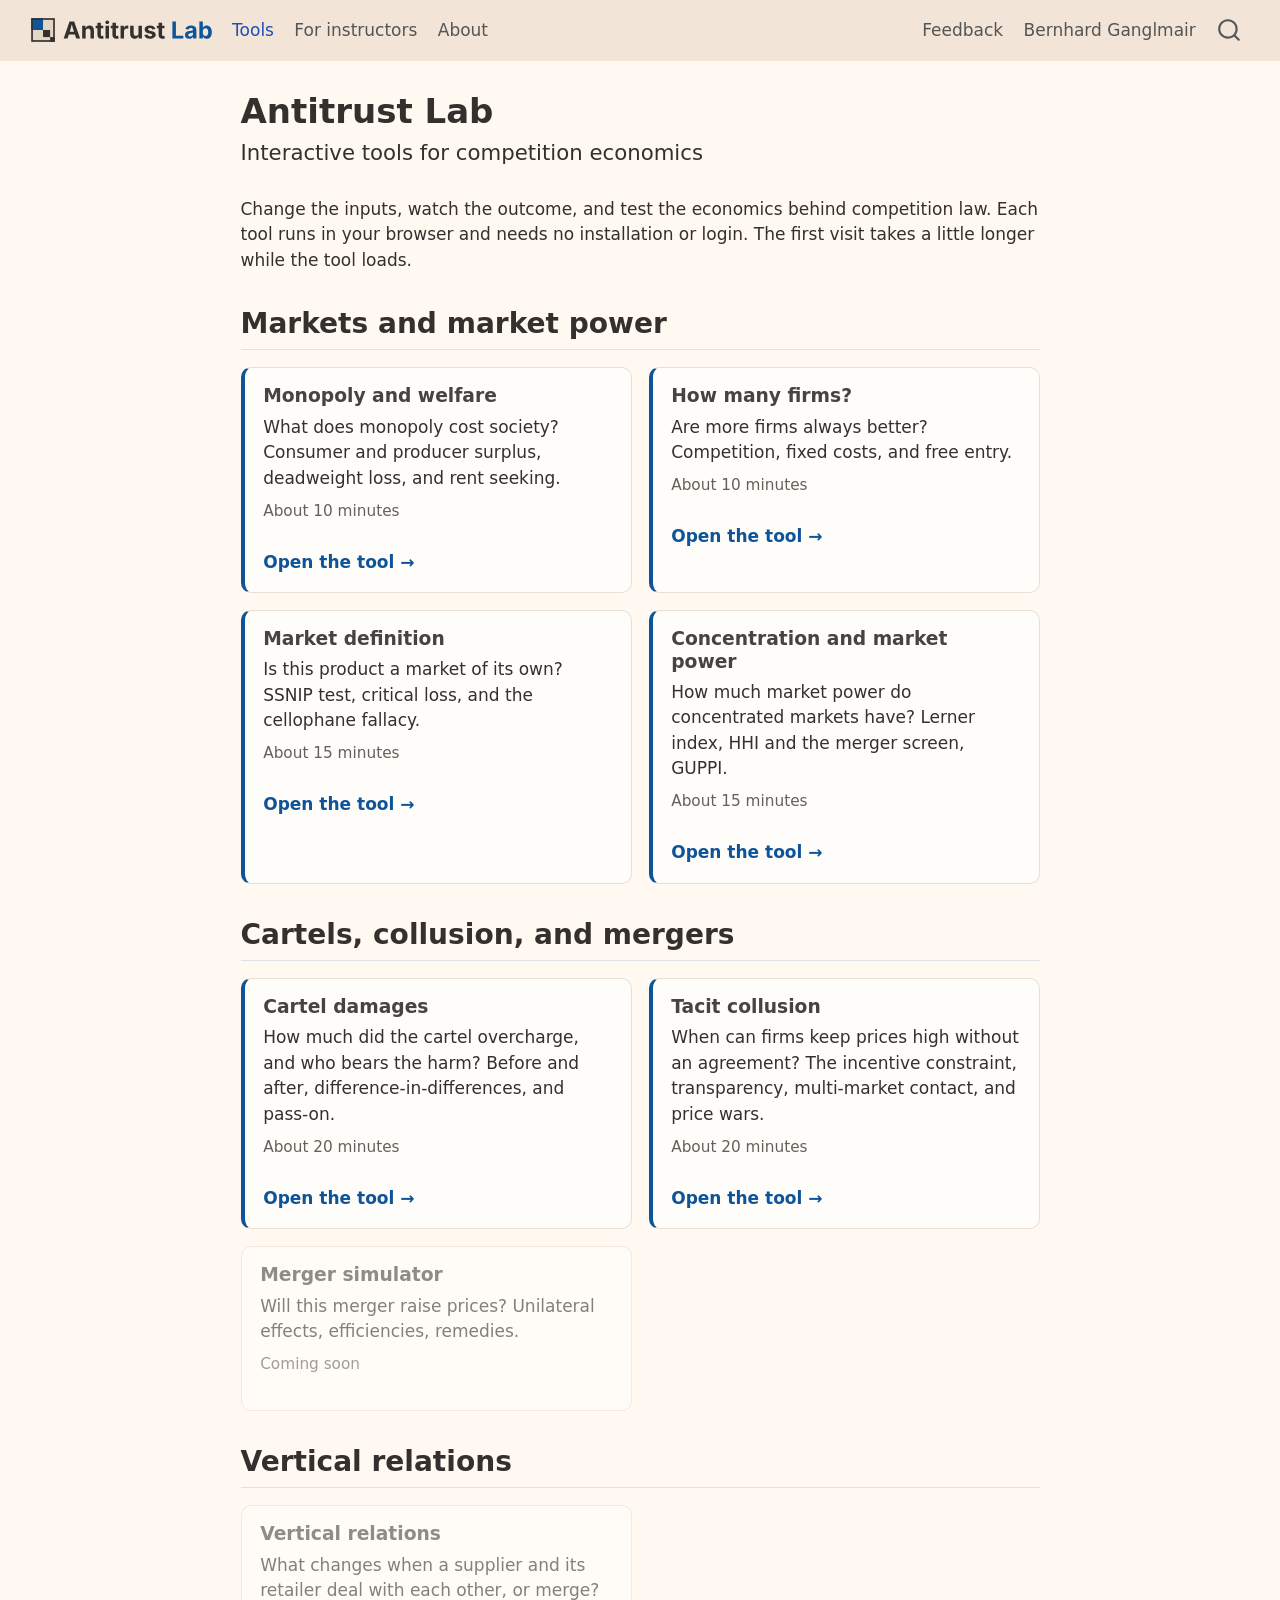
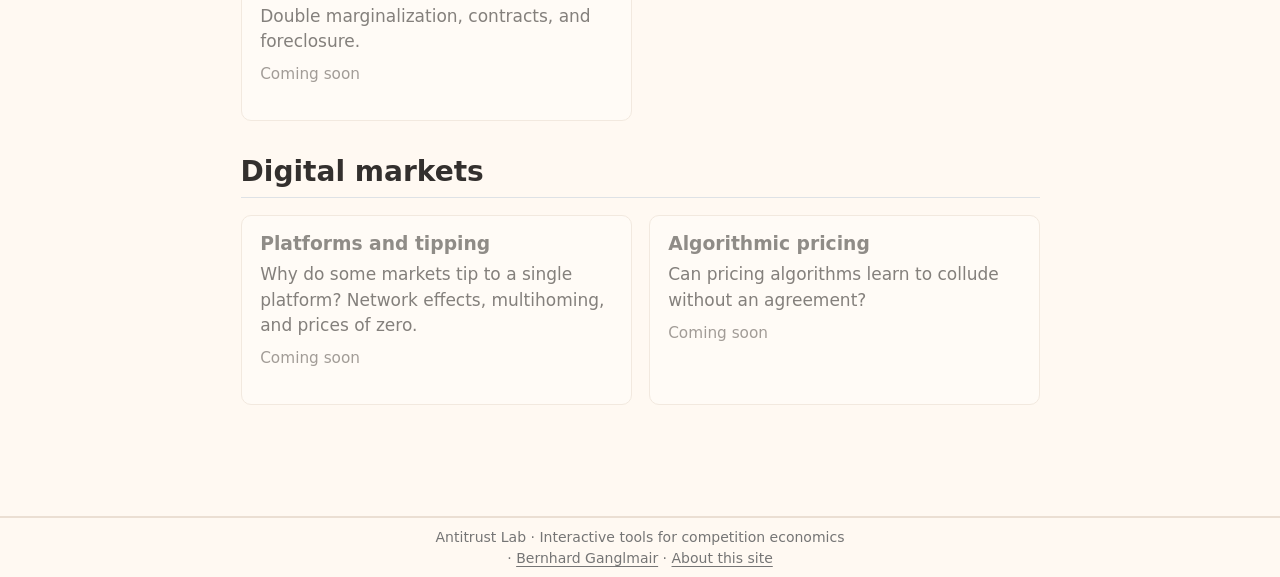
==== commit df7ac85a: "Add tacit collusion tool" ====
--- a/docs/index.html
+++ b/docs/index.html
@@ -191,10 +191,11 @@
     <p class="meta">About 20 minutes</p>
     <a class="go" href="cartel-damages/">Open the tool →</a>
   </div>
-  <div class="tool-card soon">
+  <div class="tool-card live">
     <h3 class="anchored">Tacit collusion</h3>
-    <p class="q">When can firms keep prices high without an agreement?</p>
-    <p class="meta">Coming soon</p>
+    <p class="q">When can firms keep prices high without an agreement? The incentive constraint, transparency, multi-market contact, and price wars.</p>
+    <p class="meta">About 20 minutes</p>
+    <a class="go" href="tacit-collusion/">Open the tool →</a>
   </div>
   <div class="tool-card soon">
     <h3 class="anchored">Merger simulator</h3>
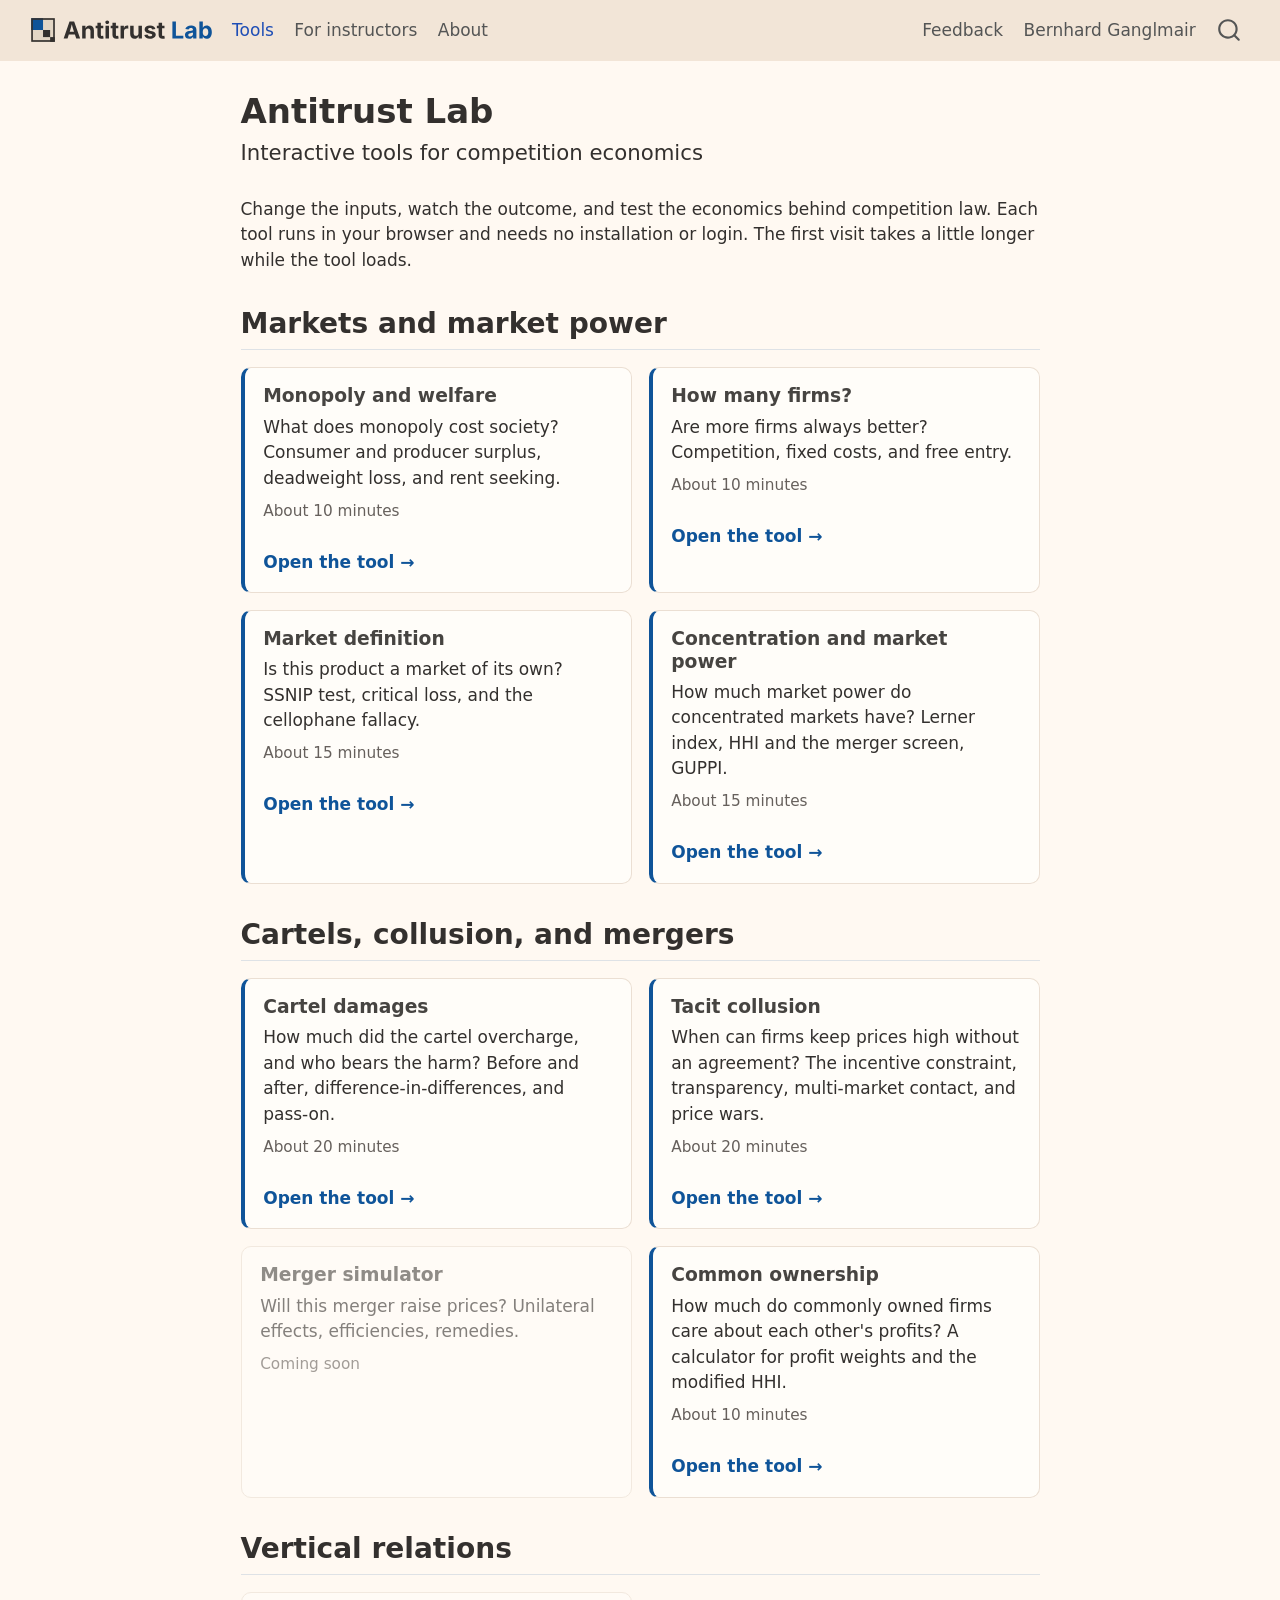
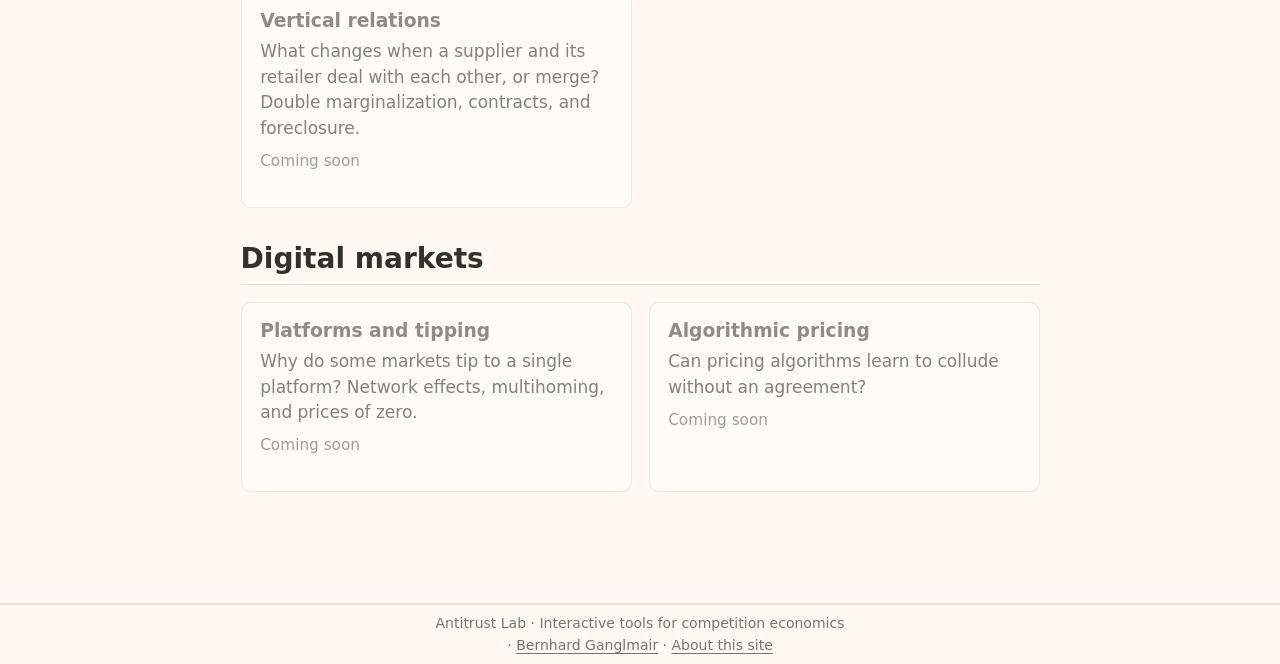
==== commit 806652a4: "Add common ownership calculator" ====
--- a/docs/index.html
+++ b/docs/index.html
@@ -202,6 +202,12 @@
     <p class="q">Will this merger raise prices? Unilateral effects, efficiencies, remedies.</p>
     <p class="meta">Coming soon</p>
   </div>
+  <div class="tool-card live">
+    <h3 class="anchored">Common ownership</h3>
+    <p class="q">How much do commonly owned firms care about each other's profits? A calculator for profit weights and the modified HHI.</p>
+    <p class="meta">About 10 minutes</p>
+    <a class="go" href="common-ownership/">Open the tool →</a>
+  </div>
 </div>
 <section id="vertical-relations" class="level2 part">
 <h2 class="anchored" data-anchor-id="vertical-relations">Vertical relations</h2>
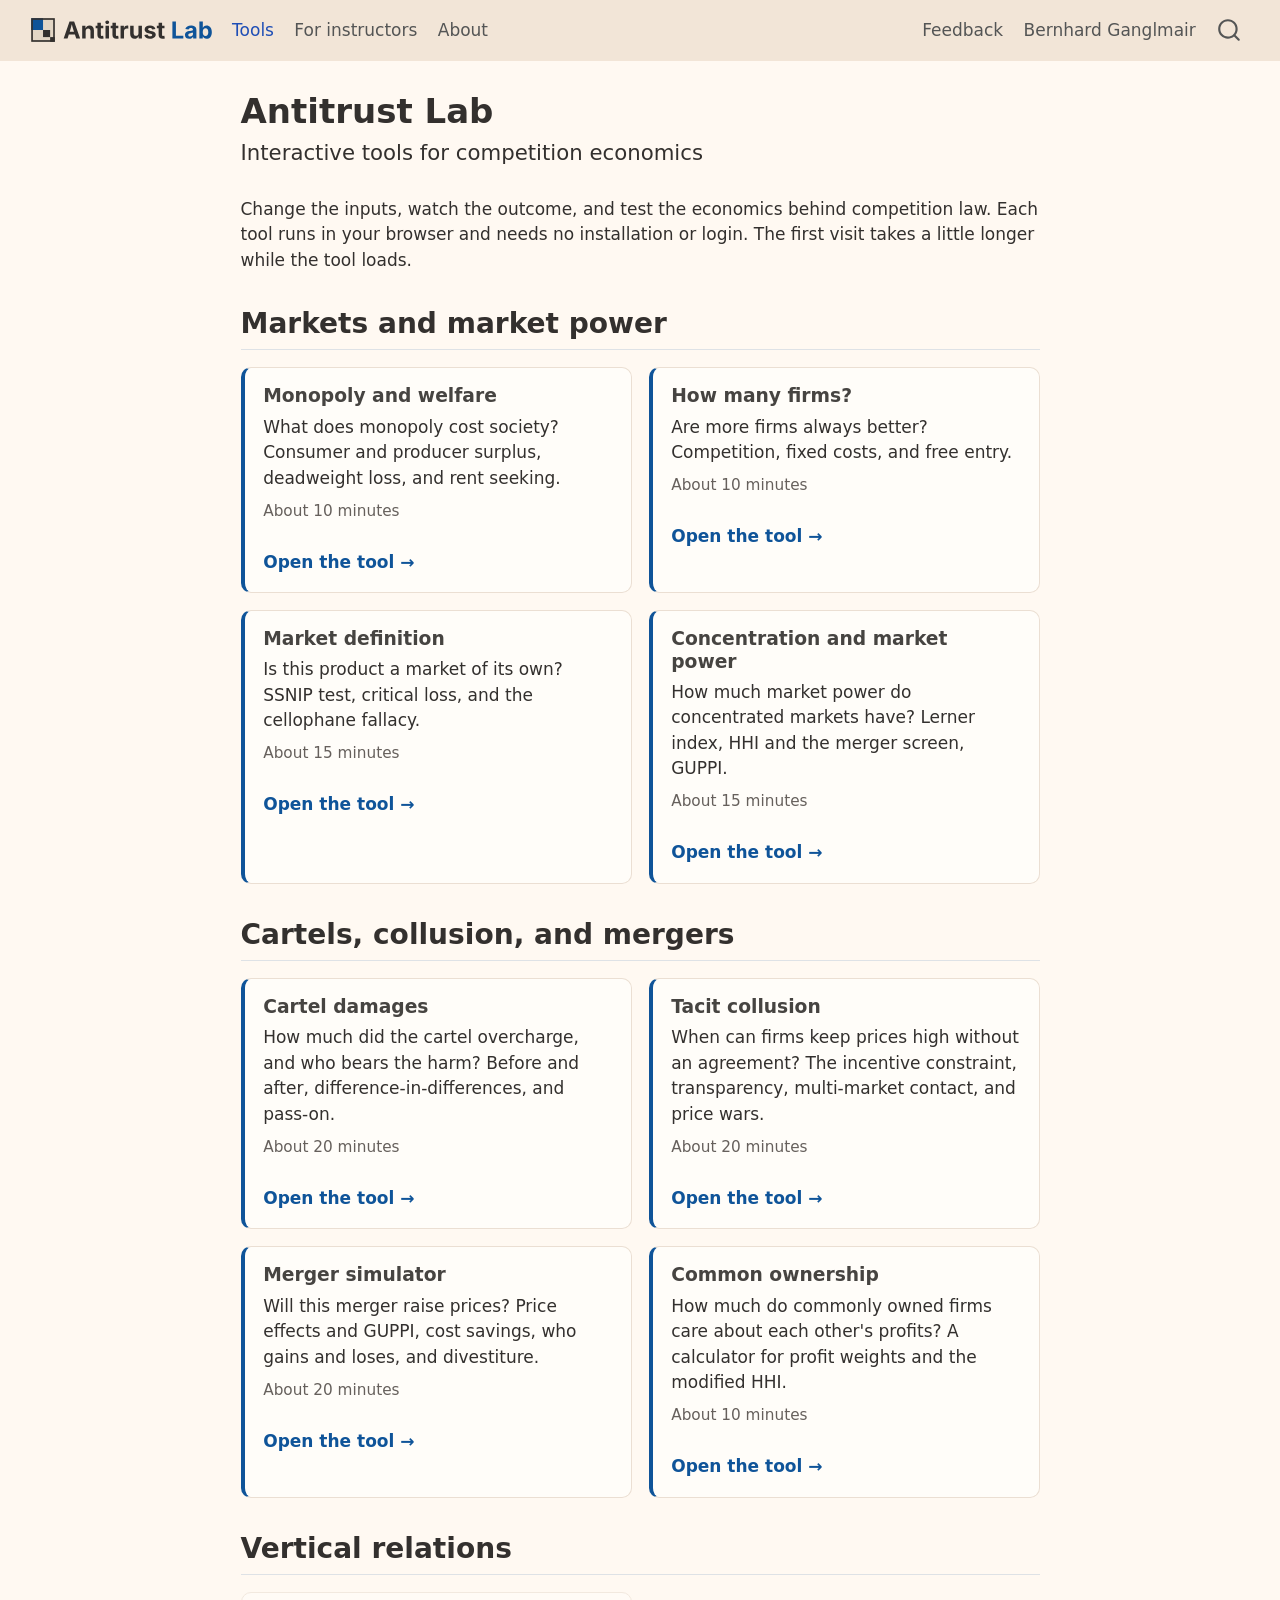
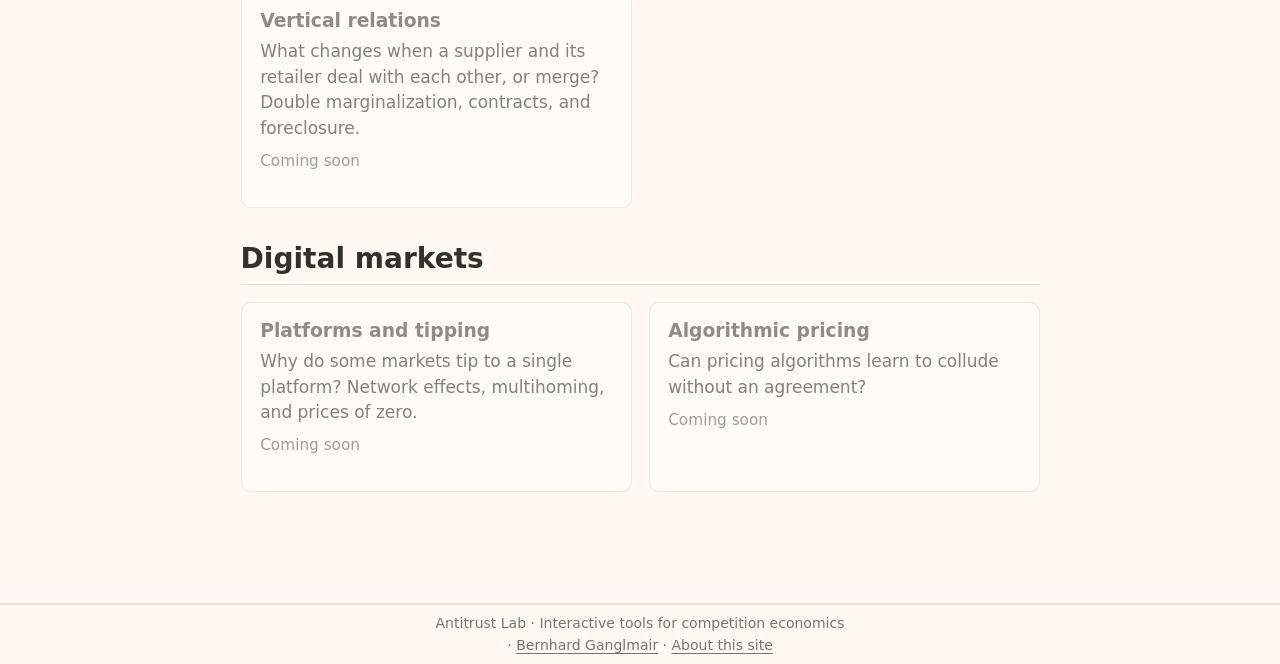
==== commit 12bb3c74: "Add merger simulator; fix wording in common ownership tool" ====
--- a/docs/index.html
+++ b/docs/index.html
@@ -197,10 +197,11 @@
     <p class="meta">About 20 minutes</p>
     <a class="go" href="tacit-collusion/">Open the tool →</a>
   </div>
-  <div class="tool-card soon">
+  <div class="tool-card live">
     <h3 class="anchored">Merger simulator</h3>
-    <p class="q">Will this merger raise prices? Unilateral effects, efficiencies, remedies.</p>
-    <p class="meta">Coming soon</p>
+    <p class="q">Will this merger raise prices? Price effects and GUPPI, cost savings, who gains and loses, and divestiture.</p>
+    <p class="meta">About 20 minutes</p>
+    <a class="go" href="merger-simulator/">Open the tool →</a>
   </div>
   <div class="tool-card live">
     <h3 class="anchored">Common ownership</h3>
